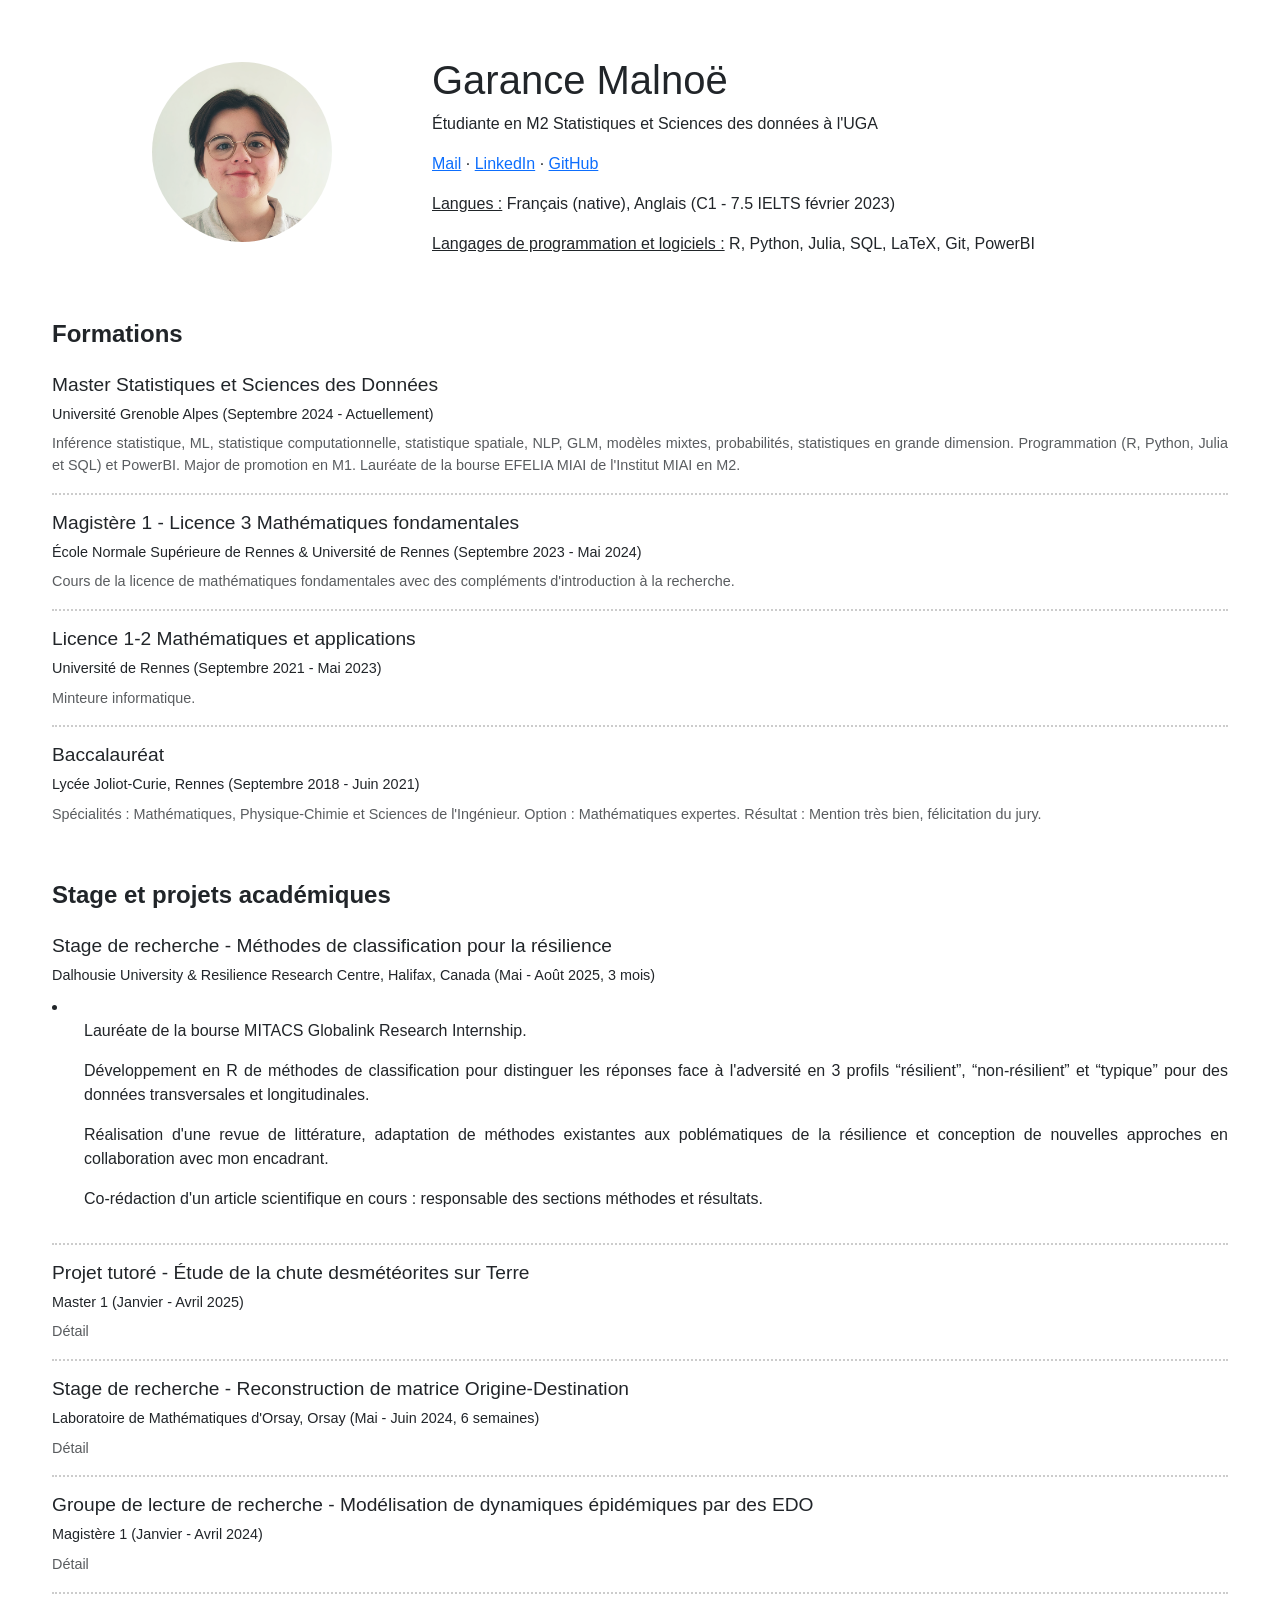
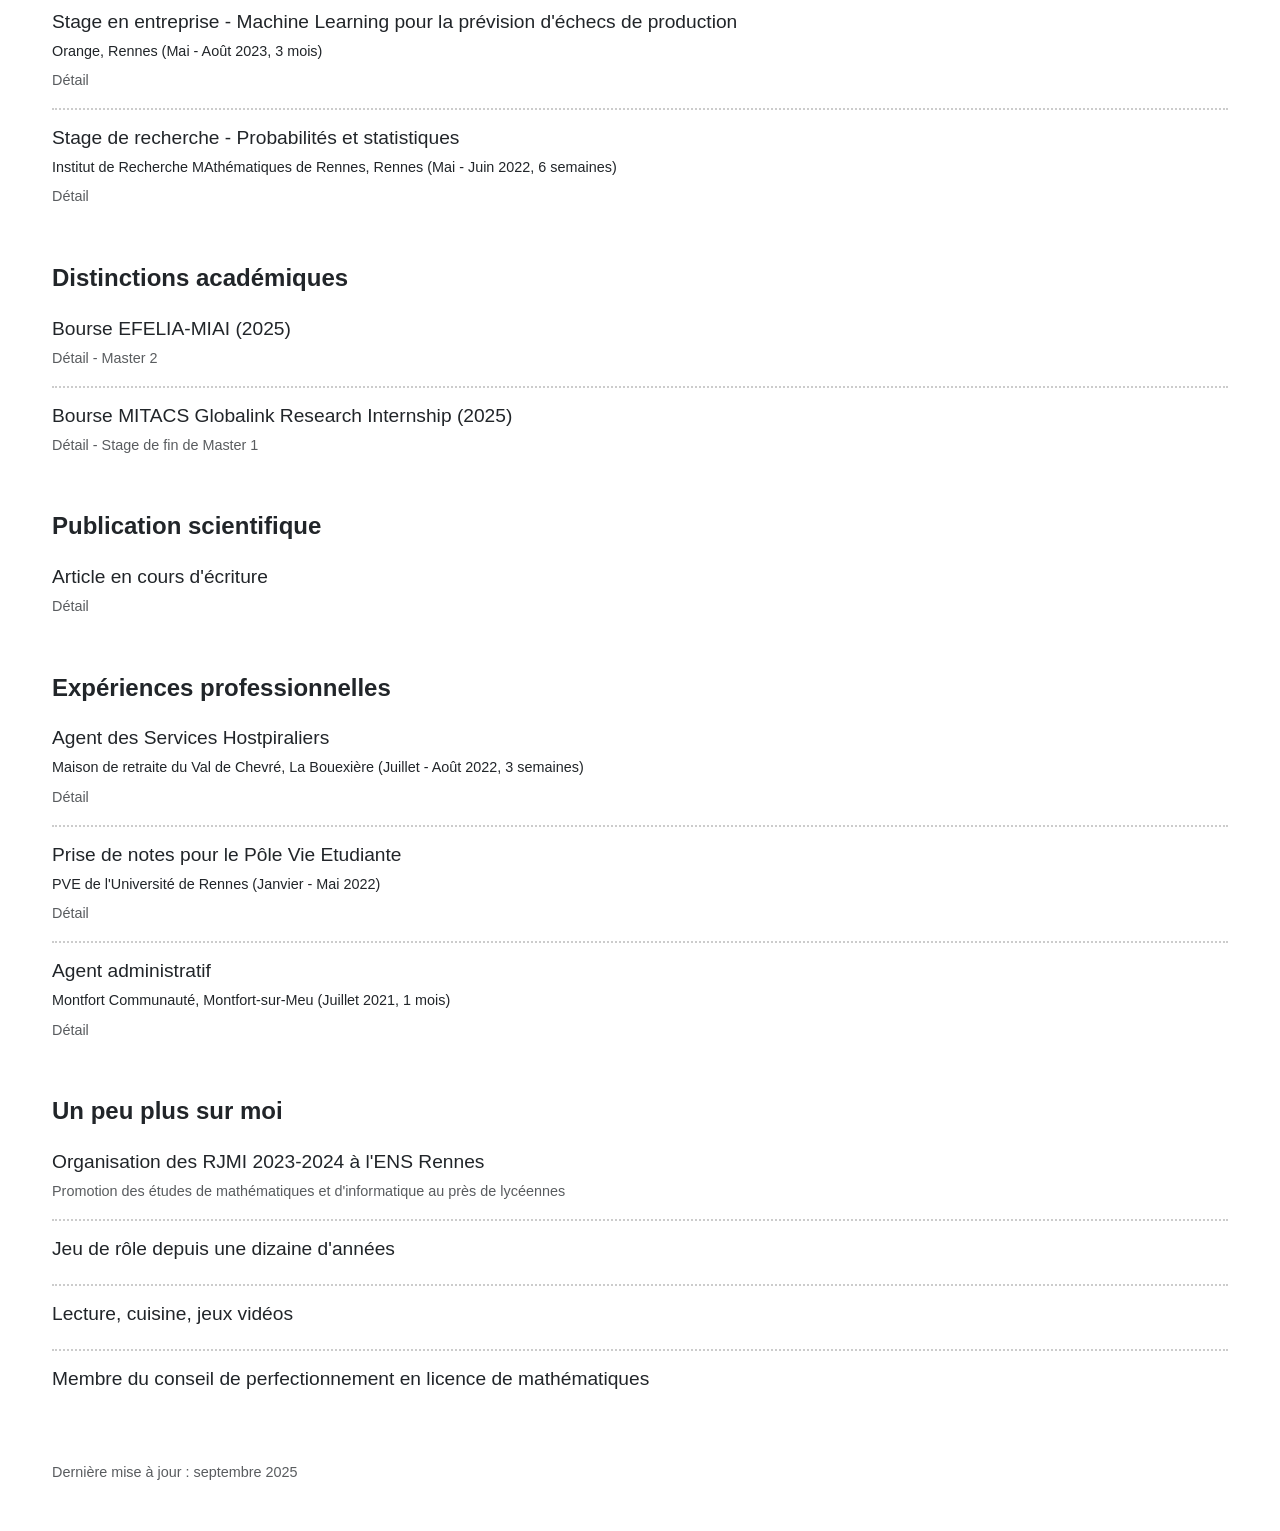
==== CV.html @ e63d3b8d "maj format th" ====
<!DOCTYPE html>
<html lang="fr">
<head>
  <meta charset="UTF-8">
  <meta name="viewport" content="width=device-width, initial-scale=1">
  <title>CV – Garance Malnoë</title>
  <link rel="stylesheet" href="https://cdn.jsdelivr.net/npm/bootstrap@5.3.3/dist/css/bootstrap.min.css">
  <style>
    body {
      padding: 2rem;
      font-family: 'Open Sans', sans-serif;
    }
    h1, h2 {
      margin-top: 1.5rem;
    }
    h2 {
      font-size: 1.5rem; /* Section title size */
      font-weight: bold;
    }
    h3 {
      font-size: 1.2rem; /* Smaller than section title */
      
    }
    .section {
      margin-bottom: 2.5rem;
    }
    .container {
      max-width: 1200px; 
      margin: 0 auto; 
      text-align: justify;
    }
    .item {
      padding: 1rem 0;
      border-bottom: 2px dotted #ccc; /* Line of dots between items */
    }
    .item:last-child {
      border-bottom: none; /* Remove the line for the last item */
    }
    .place-date {
      padding: 0rem 0;
      font-size: 0.9rem; /* Slightly smaller font for descriptions */
      margin-bottom: 0.5rem; /* Reduce the space below the place-date */
    }
    .text-muted {
      padding: 0rem 0;
      color: #6c757d; /* Dark grey for descriptions */
      font-size: 0.9rem; /* Slightly smaller font for descriptions */
      margin-top: 0; /* Remove extra space above the detail text */
      margin-bottom: 0rem; /* Reduce the space below the place-date */
    }
  </style>
</head>
<body>
  <div class="container">
    <header class="d-flex align-items-center mb-5" style="justify-content: flex-start;">
      <img src="photocv.png" alt="Photo de Garance Malnoë" class="rounded-circle" style="width: 180px; height: 180px; object-fit: cover; margin-left: 100px;margin-right: 100px;">
      <div>
        <h1>Garance Malnoë</h1>
        <p>Étudiante en M2 Statistiques et Sciences des données à l'UGA</p>
        <p><a href="mailto:garance.malnoe@gmail.com">Mail</a> · <a href="https://www.linkedin.com/in/malnoegarance/">LinkedIn</a> · <a href="https://github.com/malnoe">GitHub</a></p>
        <p><u>Langues :</u> Français (native), Anglais (C1 - 7.5 IELTS février 2023)</p>
        <p><u>Langages de programmation et logiciels :</u> R, Python, Julia, SQL, LaTeX, Git, PowerBI</p>
      </div>
    </header>

    <section class="section">
      <h2>Formations</h2>
      <div class="item">
        <h3>Master Statistiques et Sciences des Données</h3>
        <p class="place-date">Université Grenoble Alpes (Septembre 2024 - Actuellement)</p>
        <p class="text-muted">Inférence statistique, ML, statistique computationnelle, statistique spatiale, NLP, GLM, modèles mixtes, probabilités, statistiques en grande dimension. 
          Programmation (R, Python, Julia et SQL) et PowerBI. 
          Major de promotion en M1.
          Lauréate de la bourse EFELIA MIAI de l'Institut MIAI en M2.</p>
      </div>
      <div class="item">
        <h3>Magistère 1 - Licence 3 Mathématiques fondamentales</h3>
        <p class="place-date">École Normale Supérieure de Rennes & Université de Rennes (Septembre 2023 - Mai 2024)</p>
        <p class="text-muted">Cours de la licence de mathématiques fondamentales avec des compléments d'introduction à la recherche.</p>
      </div>
      <div class="item">
        <h3>Licence 1-2 Mathématiques et applications</h3>
        <p class="place-date">Université de Rennes (Septembre 2021 - Mai 2023)</p>
        <p class="text-muted">Minteure informatique.</p>
      </div>
      <div class="item">
        <h3>Baccalauréat</h3>
        <p class="place-date">Lycée Joliot-Curie, Rennes (Septembre 2018 - Juin 2021)</p>
        <p class="text-muted">
          Spécialités : Mathématiques, Physique-Chimie et Sciences de l'Ingénieur. Option : Mathématiques expertes. Résultat : Mention très bien, félicitation du jury.</p>
      </div>
    </section>

    <section class="section">
      <h2>Stage et projets académiques</h2>
      <div class="item">
        <h3>Stage de recherche - Méthodes de classification pour la résilience</h3>
        <p class="place-date">Dalhousie University & Resilience Research Centre, Halifax, Canada (Mai - Août 2025, 3 mois)</p>
        <p class="text-muted">
          <li>
            <ul>Lauréate de la bourse MITACS Globalink Research Internship.</ul>
            <ul>Développement en R de méthodes de classification pour distinguer les réponses face à l'adversité en 3 profils “résilient”, “non-résilient” et “typique” pour des données transversales et longitudinales.</ul>  
            <ul>Réalisation d'une revue de littérature, adaptation de méthodes existantes aux poblématiques de la résilience et conception de nouvelles approches en collaboration avec mon encadrant.</ul>
            <ul>Co-rédaction d'un article scientifique en cours : responsable des sections méthodes et résultats.</ul>
          </li>      
        </p>
      </div>
      <div class="item">
        <h3>Projet tutoré - Étude de la chute desmétéorites sur Terre</h3>
        <p class="place-date">Master 1 (Janvier - Avril 2025)</p>
        <p class="text-muted">Détail</p>
      </div>
      <div class="item">
        <h3>Stage de recherche - Reconstruction de matrice Origine-Destination</h3>
        <p class="place-date">Laboratoire de Mathématiques d'Orsay, Orsay  (Mai - Juin 2024, 6 semaines)</p>
        <p class="text-muted">Détail</p>
      </div>
      <div class="item">
        <h3>Groupe de lecture de recherche - Modélisation de dynamiques épidémiques par des EDO</h3>
        <p class="place-date">Magistère 1 (Janvier - Avril 2024)</p>
        <p class="text-muted">Détail</p>
      </div>
      <div class="item">
        <h3>Stage en entreprise - Machine Learning pour la prévision d'échecs de production</h3>
        <p class="place-date">Orange, Rennes (Mai - Août 2023, 3 mois)</p>
        <p class="text-muted">Détail</p>
      </div>
      <div class="item">
        <h3>Stage de recherche - Probabilités et statistiques</h3>
        <p class="place-date">Institut de Recherche MAthématiques de Rennes, Rennes (Mai - Juin 2022, 6 semaines)</p>
        <p class="text-muted">Détail</p>
      </div>
    </section>

    <section class="section">
      <h2>Distinctions académiques</h2>
      <div class="item">
        <h3>Bourse EFELIA-MIAI (2025)</h3>
        <p class="text-muted">Détail - Master 2</p>
      </div>
      <div class="item">
        <h3>Bourse MITACS Globalink Research Internship (2025)</h3>
        <p class="text-muted">Détail - Stage de fin de Master 1</p>
      </div>
    </section>

    <section class="section">
      <h2>Publication scientifique</h2>
      <div class="item">
        <h3>Article en cours d'écriture</h3>
        <p class="text-muted">Détail</p>
      </div>
    </section>

    <section class="section">
      <h2>Expériences professionnelles</h2>
      <div class="item">
        <h3>Agent des Services Hostpiraliers</h3>
        <p class="place-date">Maison de retraite du Val de Chevré, La Bouexière (Juillet - Août 2022, 3 semaines)</p>
        <p class="text-muted">Détail</p>
      </div>
      <div class="item">
        <h3>Prise de notes pour le Pôle Vie Etudiante</h3>
        <p class="place-date">PVE de l'Université de Rennes (Janvier - Mai 2022)</p>
        <p class="text-muted">Détail</p>
      </div>
      <div class="item">
        <h3>Agent administratif</h3>
        <p class="place-date">Montfort Communauté, Montfort-sur-Meu (Juillet 2021, 1 mois)</p>
        <p class="text-muted">Détail</p>
      </div>
    </section>

    <section class="section">
      <h2>Un peu plus sur moi</h2>
      <div class="item">
        <h3>Organisation des RJMI 2023-2024 à l'ENS Rennes</h3>
        <p class="text-muted">Promotion des études de mathématiques et d'informatique au près de lycéennes</p>
      </div>
      <div class="item">
        <h3>Jeu de rôle depuis une dizaine d'années</h3>
      </div>
      <div class="item">
        <h3>Lecture, cuisine, jeux vidéos</h3>
      </div>
      <div class="item">
        <h3>Membre du conseil de perfectionnement en licence de mathématiques</h3>
      </div>
    </section>

    <footer class="mt-5 text-muted">
      <p>Dernière mise à jour : septembre 2025</p>
    </footer>
  </div>
</body>
</html>
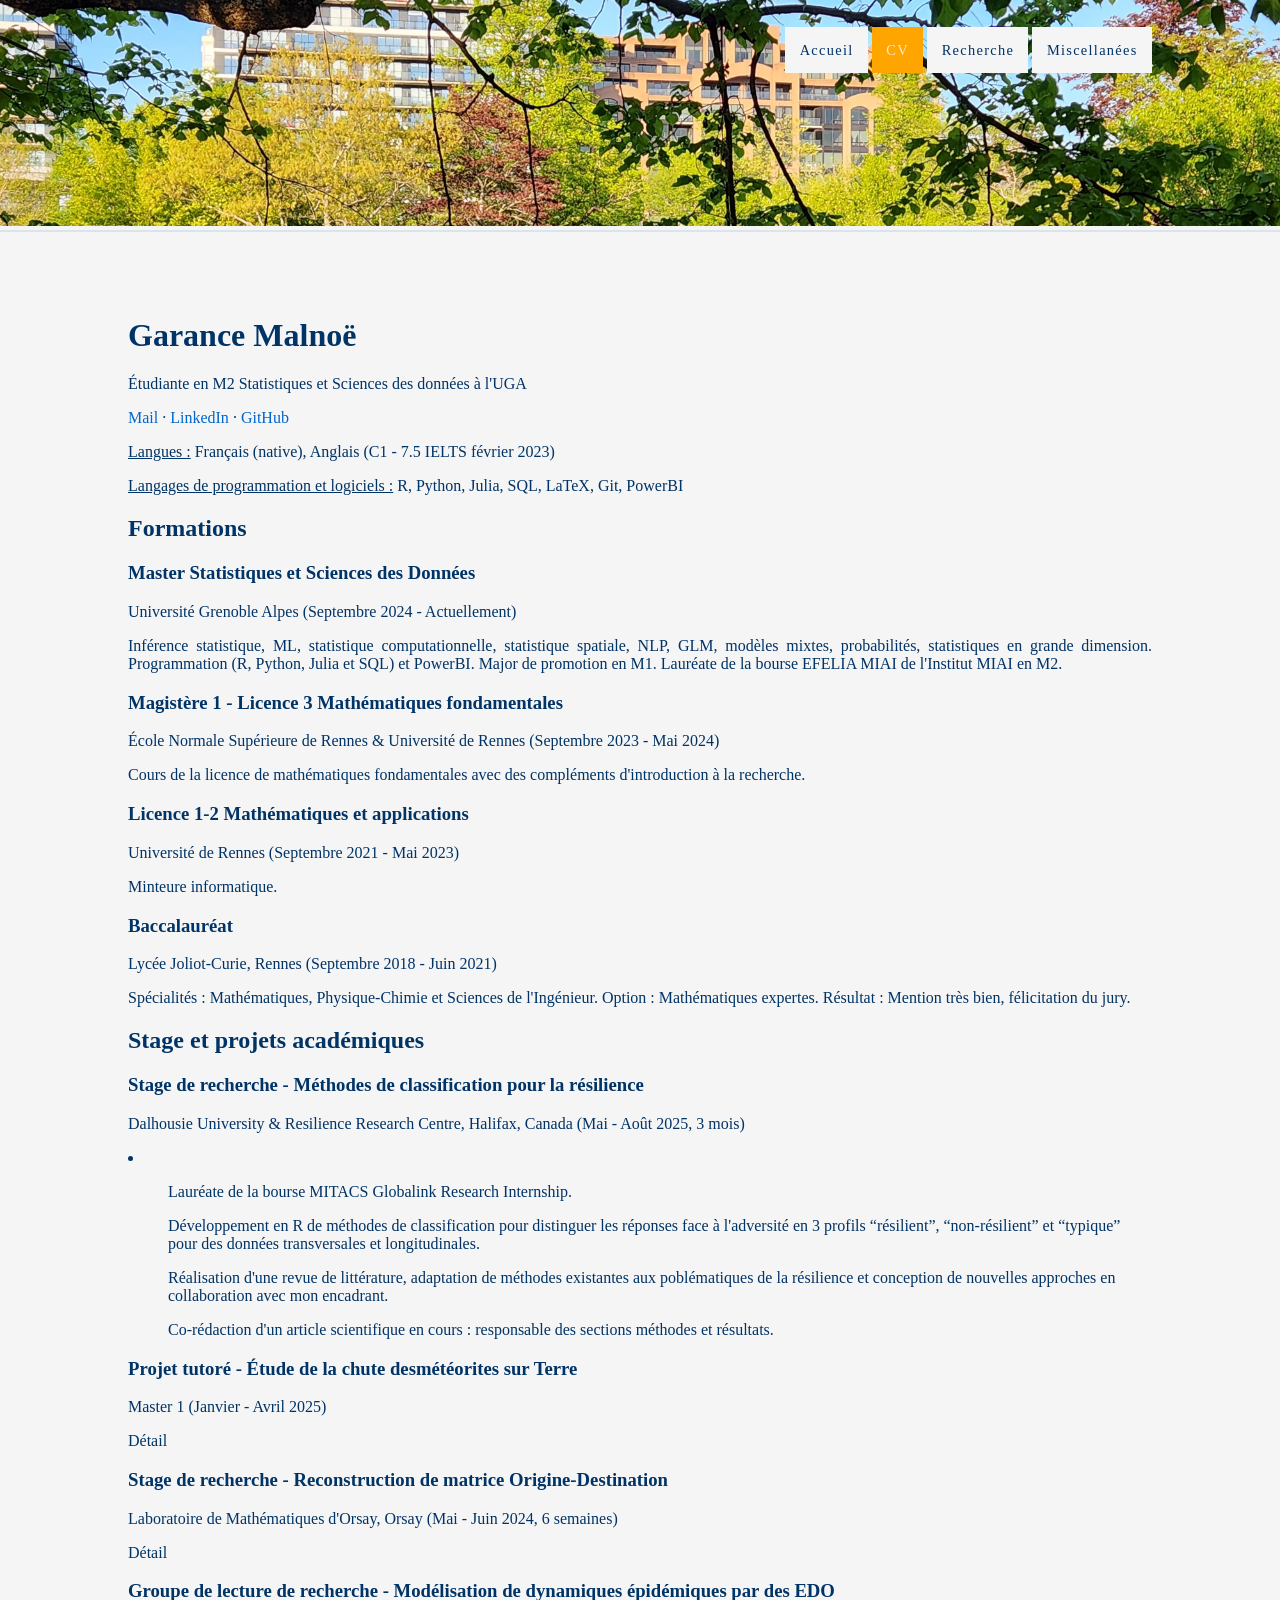
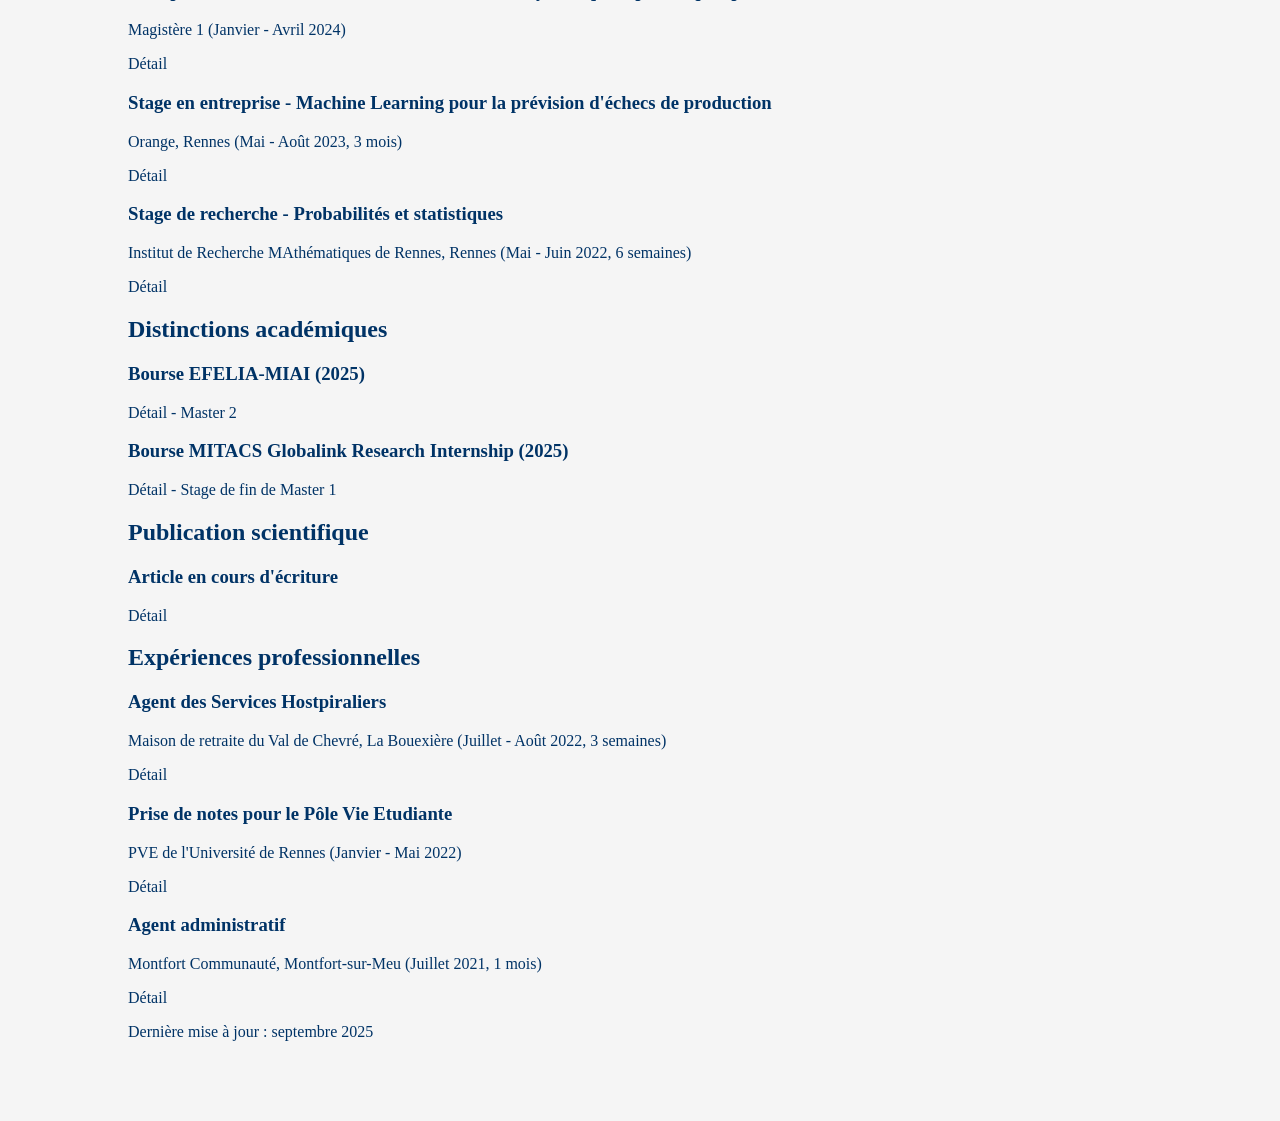
==== commit 071f7a18: "maj template" ====
--- a/CV.html
+++ b/CV.html
@@ -1,67 +1,32 @@
 <!DOCTYPE html>
-<html lang="fr">
+<html>
 <head>
-  <meta charset="UTF-8">
-  <meta name="viewport" content="width=device-width, initial-scale=1">
-  <title>CV – Garance Malnoë</title>
-  <link rel="stylesheet" href="https://cdn.jsdelivr.net/npm/bootstrap@5.3.3/dist/css/bootstrap.min.css">
-  <style>
-    body {
-      padding: 2rem;
-      font-family: 'Open Sans', sans-serif;
-    }
-    h1, h2 {
-      margin-top: 1.5rem;
-    }
-    h2 {
-      font-size: 1.5rem; /* Section title size */
-      font-weight: bold;
-    }
-    h3 {
-      font-size: 1.2rem; /* Smaller than section title */
-      
-    }
-    .section {
-      margin-bottom: 2.5rem;
-    }
-    .container {
-      max-width: 1200px; 
-      margin: 0 auto; 
-      text-align: justify;
-    }
-    .item {
-      padding: 1rem 0;
-      border-bottom: 2px dotted #ccc; /* Line of dots between items */
-    }
-    .item:last-child {
-      border-bottom: none; /* Remove the line for the last item */
-    }
-    .place-date {
-      padding: 0rem 0;
-      font-size: 0.9rem; /* Slightly smaller font for descriptions */
-      margin-bottom: 0.5rem; /* Reduce the space below the place-date */
-    }
-    .text-muted {
-      padding: 0rem 0;
-      color: #6c757d; /* Dark grey for descriptions */
-      font-size: 0.9rem; /* Slightly smaller font for descriptions */
-      margin-top: 0; /* Remove extra space above the detail text */
-      margin-bottom: 0rem; /* Reduce the space below the place-date */
-    }
-  </style>
+<title>Accueil - Garance Malnoë</title>
+<link href="style.css" rel="stylesheet" type="text/css"/>
+<link rel="icon" type="image/x-icon" href="images/icone.png">
+<meta http-equiv="Content-Type" content="text/html; charset=utf-8">
 </head>
 <body>
-  <div class="container">
-    <header class="d-flex align-items-center mb-5" style="justify-content: flex-start;">
-      <img src="photocv.png" alt="Photo de Garance Malnoë" class="rounded-circle" style="width: 180px; height: 180px; object-fit: cover; margin-left: 100px;margin-right: 100px;">
-      <div>
-        <h1>Garance Malnoë</h1>
-        <p>Étudiante en M2 Statistiques et Sciences des données à l'UGA</p>
-        <p><a href="mailto:garance.malnoe@gmail.com">Mail</a> · <a href="https://www.linkedin.com/in/malnoegarance/">LinkedIn</a> · <a href="https://github.com/malnoe">GitHub</a></p>
-        <p><u>Langues :</u> Français (native), Anglais (C1 - 7.5 IELTS février 2023)</p>
-        <p><u>Langages de programmation et logiciels :</u> R, Python, Julia, SQL, LaTeX, Git, PowerBI</p>
-      </div>
-    </header>
+<div class="bandeau">
+  <img src="images/halifax_bandeau.jpg" alt="" style="width:100%;">
+</div> 
+<nav>
+<ul>
+<li><a href="index.html">Accueil</a></li>
+<li><a href="CV.html" id="active">CV</a></li>
+<li><a href="recherche.html">Recherche</a></li>
+<li><a href="misc.html">Miscellanées</a></li>
+</ul>
+</nav>
+<!-- FIN DE LA PARTIE COMMUNE -->
+<div id="contenu">
+<p>
+<h1>Garance Malnoë</h1>
+<p>Étudiante en M2 Statistiques et Sciences des données à l'UGA</p>
+<p><a href="mailto:garance.malnoe@gmail.com">Mail</a> · <a href="https://www.linkedin.com/in/malnoegarance/">LinkedIn</a> · <a href="https://github.com/malnoe">GitHub</a></p>
+<p><u>Langues :</u> Français (native), Anglais (C1 - 7.5 IELTS février 2023)</p>
+<p><u>Langages de programmation et logiciels :</u> R, Python, Julia, SQL, LaTeX, Git, PowerBI</p>
+</p>
 
     <section class="section">
       <h2>Formations</h2>
@@ -171,26 +136,9 @@
       </div>
     </section>
 
-    <section class="section">
-      <h2>Un peu plus sur moi</h2>
-      <div class="item">
-        <h3>Organisation des RJMI 2023-2024 à l'ENS Rennes</h3>
-        <p class="text-muted">Promotion des études de mathématiques et d'informatique au près de lycéennes</p>
-      </div>
-      <div class="item">
-        <h3>Jeu de rôle depuis une dizaine d'années</h3>
-      </div>
-      <div class="item">
-        <h3>Lecture, cuisine, jeux vidéos</h3>
-      </div>
-      <div class="item">
-        <h3>Membre du conseil de perfectionnement en licence de mathématiques</h3>
-      </div>
-    </section>
-
     <footer class="mt-5 text-muted">
       <p>Dernière mise à jour : septembre 2025</p>
     </footer>
   </div>
 </body>
-</html>
+</html>
--- a/style.css
+++ b/style.css
@@ -0,0 +1,152 @@
+body {
+font-family : Georgia, serif; /* police de
+caracteres */
+background-color : #F5F5F5; /* pas
+tout a fait blanc */
+min-width : 520px; /* si l'affichage
+est moins large que 520px alors celui du
+corps sera de 520px */
+margin : 0; /* on enleve les marges
+par defaut */
+padding : 0; /* de meme */
+}
+
+/* Container holding the image and the text */
+.container {
+  position: relative;
+  text-align: center;
+  color: white;
+}
+
+/* Bottom left text */
+.top-left {
+  position: absolute;
+  top: 5%;
+  left: 10%;
+  font-family : Ink free, Georgia, serif;
+  letter-spacing: 2px;
+  font-size: 250%;
+  font-weight: bold;
+}
+
+.bandeau {
+  position: static;
+  text-align: center;
+  color: white;
+  top: 0;
+}
+
+#maphoto
+{
+vertical-align: middle;
+float: right;
+width: 20%;
+height: auto;
+border-radius: 10%;
+margin-left: 5%;
+margin-bottom: 10%;
+border: 2px solid;
+}
+
+#cv_image
+{
+vertical-align: middle;
+float: right;
+width: 30%;
+height: auto;
+border-radius: 10%;
+margin-left: 5%;
+margin-bottom: 5%;
+margin-right: 0%;
+border: 2px solid;
+}
+
+#recherche_image
+{
+vertical-align: middle;
+float: left;
+width: 30%;
+height: auto;
+border-radius: 10%;
+margin-left: 0%;
+margin-bottom: 5%;
+margin-right: 5%;
+border: 2px solid;
+}
+
+#misc_image
+{
+vertical-align: middle;
+float: right;
+width: 30%;
+height: auto;
+border-radius: 10%;
+margin-left: 5%;
+margin-bottom: 5%;
+margin-right: 0%;
+border: 2px solid;
+}
+
+#contenu
+{
+background-color : #F5F5F5; /* font different */
+color : #003366;
+padding : 5% 10%; /* plus agreable a lire et au visuel */
+clear : both; /* pas concerne par les float donc retour a la ligne */
+border-top : 2px solid #DBE3EB; /* faire ressortir */
+/*border-bottom : 2px solid #DBE3EB;*/
+position: static;
+}
+
+a { /* style des liens */
+text-decoration : none; /* pas de soulignement */
+color : #0066CC;
+}
+a:hover {
+color : orange; /* pour ressortir quand survole */
+}
+
+p {
+text-align : justify; /* plus beau car bien aligne */
+}
+
+
+nav {
+text-align : right; /* tout doit etre a droite */
+}
+
+nav ul { /* liste dans la navigation */
+margin : 1% 10% 0 0;
+padding : 0; /* enleve l'indentation de defaut */
+float : right; /* colonne a droite par rapport au logo */
+position: fixed;
+top: 0;
+width: 90%;
+}
+
+nav ul li {
+display : inline-block; /* les elements de la liste sont presentes en ligne
+mais se comportent comme un block */
+}
+nav li a {
+display : block; /* les liens se comportent comme des block individuels,
+cela evite le chevauchement en cas de petite largeur d'ecran */
+padding : 1em;
+margin : 1em 0em;
+text-decoration : none; /* enleve le soulignement habituel des liens */
+letter-spacing : 1.3px; /* pour plus de lisibilite */
+font-size : 0.9em;
+color : #003366;
+background-color : #F5F5F5;
+}
+nav li a:hover { /* style des boutons de liens qu'on survole */
+background-color : gainsboro;
+color : #003366;
+font-weight : normal; /* car on a regle le cas general sur bold */
+}
+
+
+#active { /* element ayant l'id "active" */
+background-color : orange;
+color : #FFE5CC;
+}
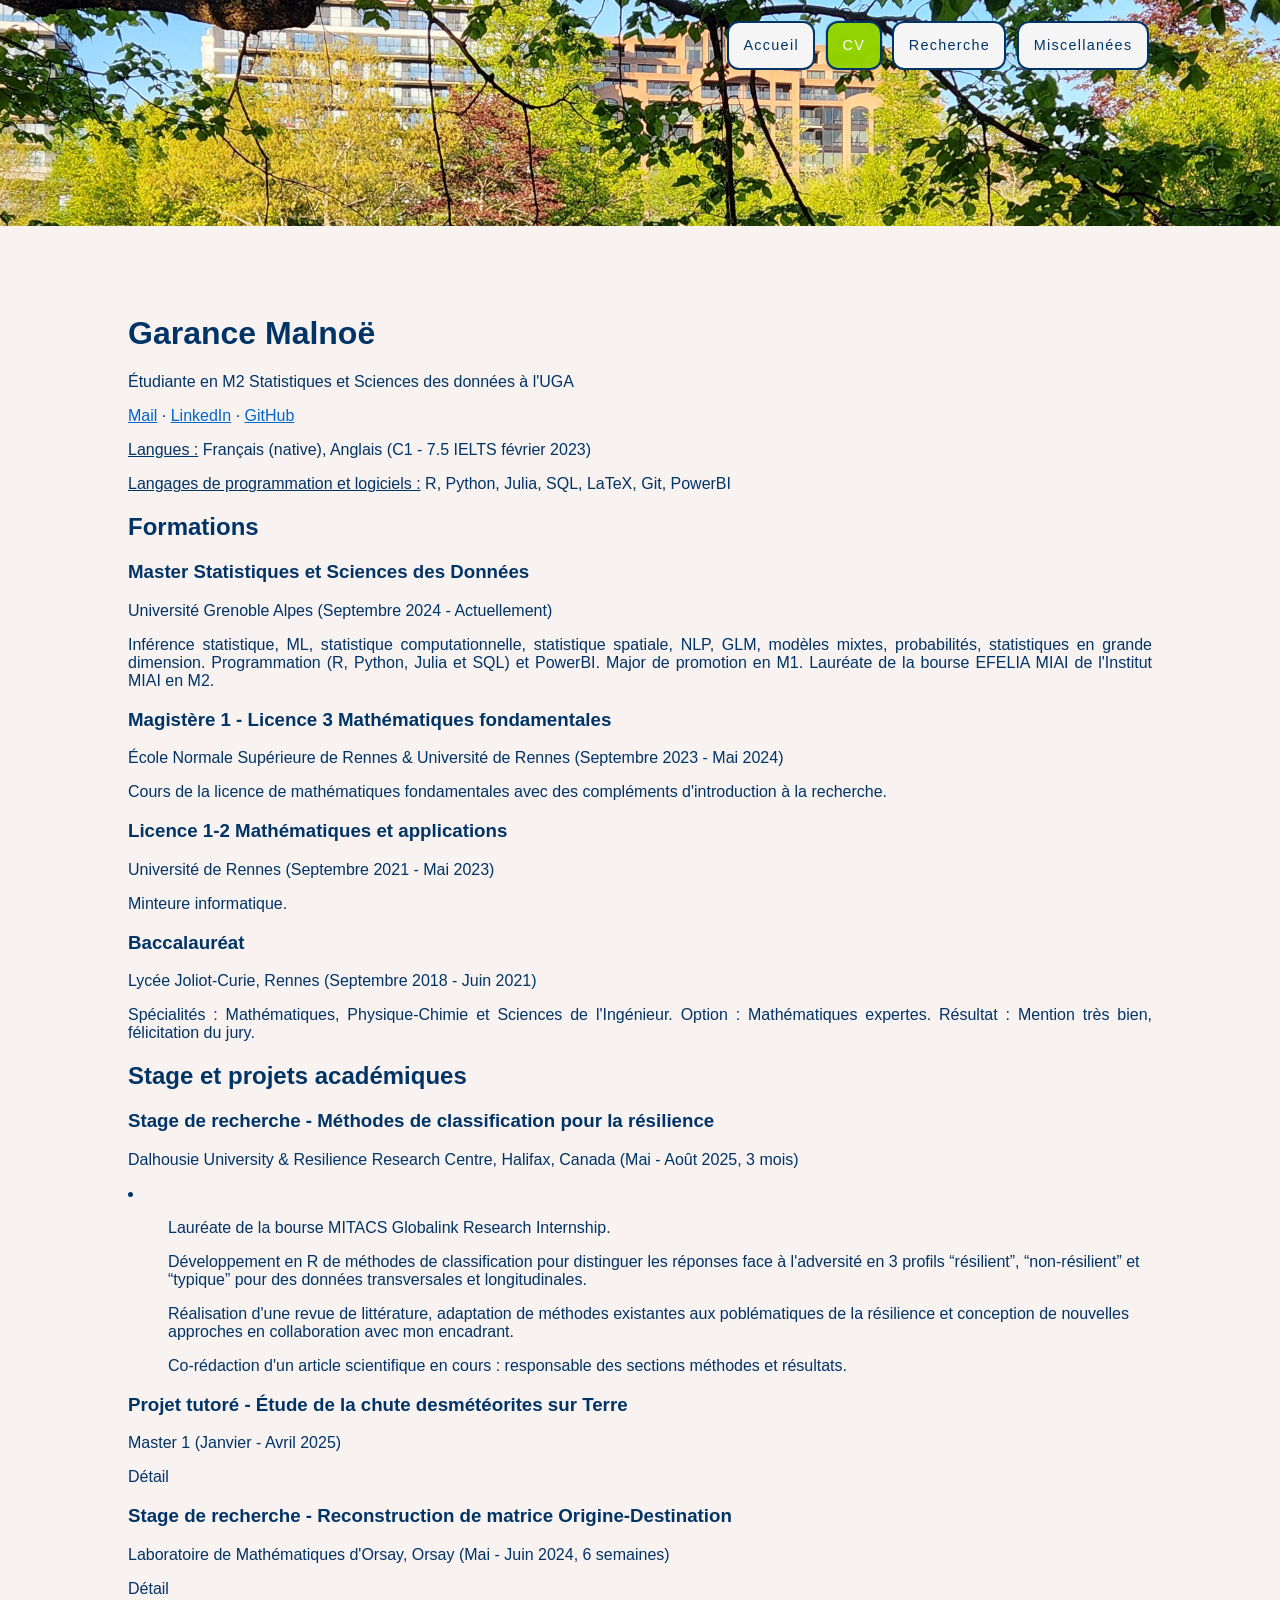
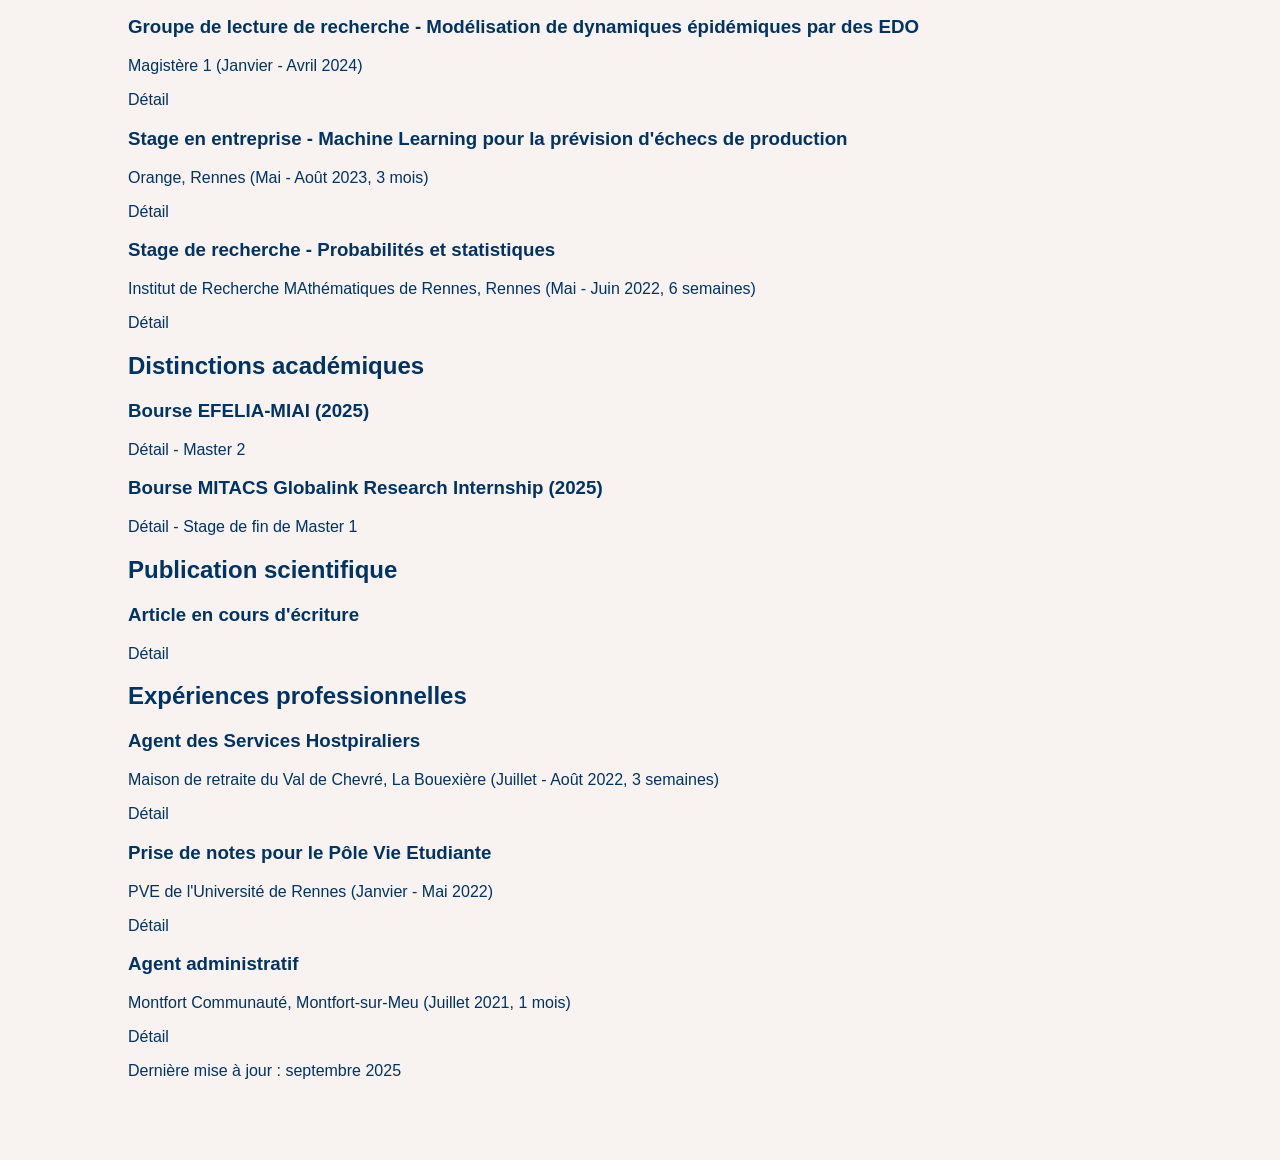
==== commit fb87d01e: "maj icon footer and index page" ====
--- a/CV.html
+++ b/CV.html
@@ -3,7 +3,7 @@
 <head>
 <title>Accueil - Garance Malnoë</title>
 <link href="style.css" rel="stylesheet" type="text/css"/>
-<link rel="icon" type="image/x-icon" href="images/icone.png">
+<link rel="icon" type="image/x-icon" href="images/windmill.png">
 <meta http-equiv="Content-Type" content="text/html; charset=utf-8">
 </head>
 <body>
--- a/style.css
+++ b/style.css
@@ -1,7 +1,7 @@
 body {
-font-family : Georgia, serif; /* police de
+font-family : Arial, sans-serif ; /* police de
 caracteres */
-background-color : #F5F5F5; /* pas
+background-color : #f8f2f0; /* pas
 tout a fait blanc */
 min-width : 520px; /* si l'affichage
 est moins large que 520px alors celui du
@@ -15,7 +15,7 @@
 .container {
   position: relative;
   text-align: center;
-  color: white;
+  color: #f8f2f0;
 }
 
 /* Bottom left text */
@@ -32,7 +32,7 @@
 .bandeau {
   position: static;
   text-align: center;
-  color: white;
+  color: #f8f2f0;
   top: 0;
 }
 
@@ -40,11 +40,11 @@
 {
 vertical-align: middle;
 float: right;
-width: 20%;
+width: 22%;
 height: auto;
 border-radius: 10%;
 margin-left: 5%;
-margin-bottom: 10%;
+margin-bottom: 5%;
 border: 2px solid;
 }
 
@@ -89,21 +89,24 @@
 
 #contenu
 {
-background-color : #F5F5F5; /* font different */
+background-color : #f8f2f0; /* font different */
 color : #003366;
 padding : 5% 10%; /* plus agreable a lire et au visuel */
 clear : both; /* pas concerne par les float donc retour a la ligne */
-border-top : 2px solid #DBE3EB; /* faire ressortir */
 /*border-bottom : 2px solid #DBE3EB;*/
 position: static;
 }
 
 a { /* style des liens */
-text-decoration : none; /* pas de soulignement */
+text-decoration : underline; /* soulignement */
 color : #0066CC;
 }
 a:hover {
 color : orange; /* pour ressortir quand survole */
+}
+
+h1{
+  font-family : Gill Sans, sans-serif ;
 }
 
 p {
@@ -127,26 +130,52 @@
 nav ul li {
 display : inline-block; /* les elements de la liste sont presentes en ligne
 mais se comportent comme un block */
+margin: 0.5em 0.2em;
 }
 nav li a {
 display : block; /* les liens se comportent comme des block individuels,
 cela evite le chevauchement en cas de petite largeur d'ecran */
 padding : 1em;
-margin : 1em 0em;
+margin : 0;
 text-decoration : none; /* enleve le soulignement habituel des liens */
 letter-spacing : 1.3px; /* pour plus de lisibilite */
 font-size : 0.9em;
 color : #003366;
 background-color : #F5F5F5;
+border: 2px solid #003366;
+border-radius: 12px;
+box-sizing: border-box;
 }
 nav li a:hover { /* style des boutons de liens qu'on survole */
 background-color : gainsboro;
 color : #003366;
 font-weight : normal; /* car on a regle le cas general sur bold */
 }
+nav li a#active {
+  border-color: #003366;
+  box-shadow: 0 0 0 1px rgba(0, 51, 102, 0.15);
+}
+#active { /* element ayant l'id "active" */
+background-color : rgba(148, 211, 1, 0.986);
+color : white;
+}
 
-
-#active { /* element ayant l'id "active" */
-background-color : orange;
-color : #FFE5CC;
+.contact-title {
+  display: flex;
+  align-items: center;
+  gap: 12px;
+  text-align: center;
+  width: 100%;
+  box-sizing: border-box;
+}
+.contact-title .line {
+  border-top: 2px dotted #003366;
+}
+.contact-title .line-left {
+  width: 20px;       /* taille avant "Contact" */
+  flex-shrink: 0;
+}
+.contact-title .line-right {
+  flex: 1;
+  min-width: 0;
 }
